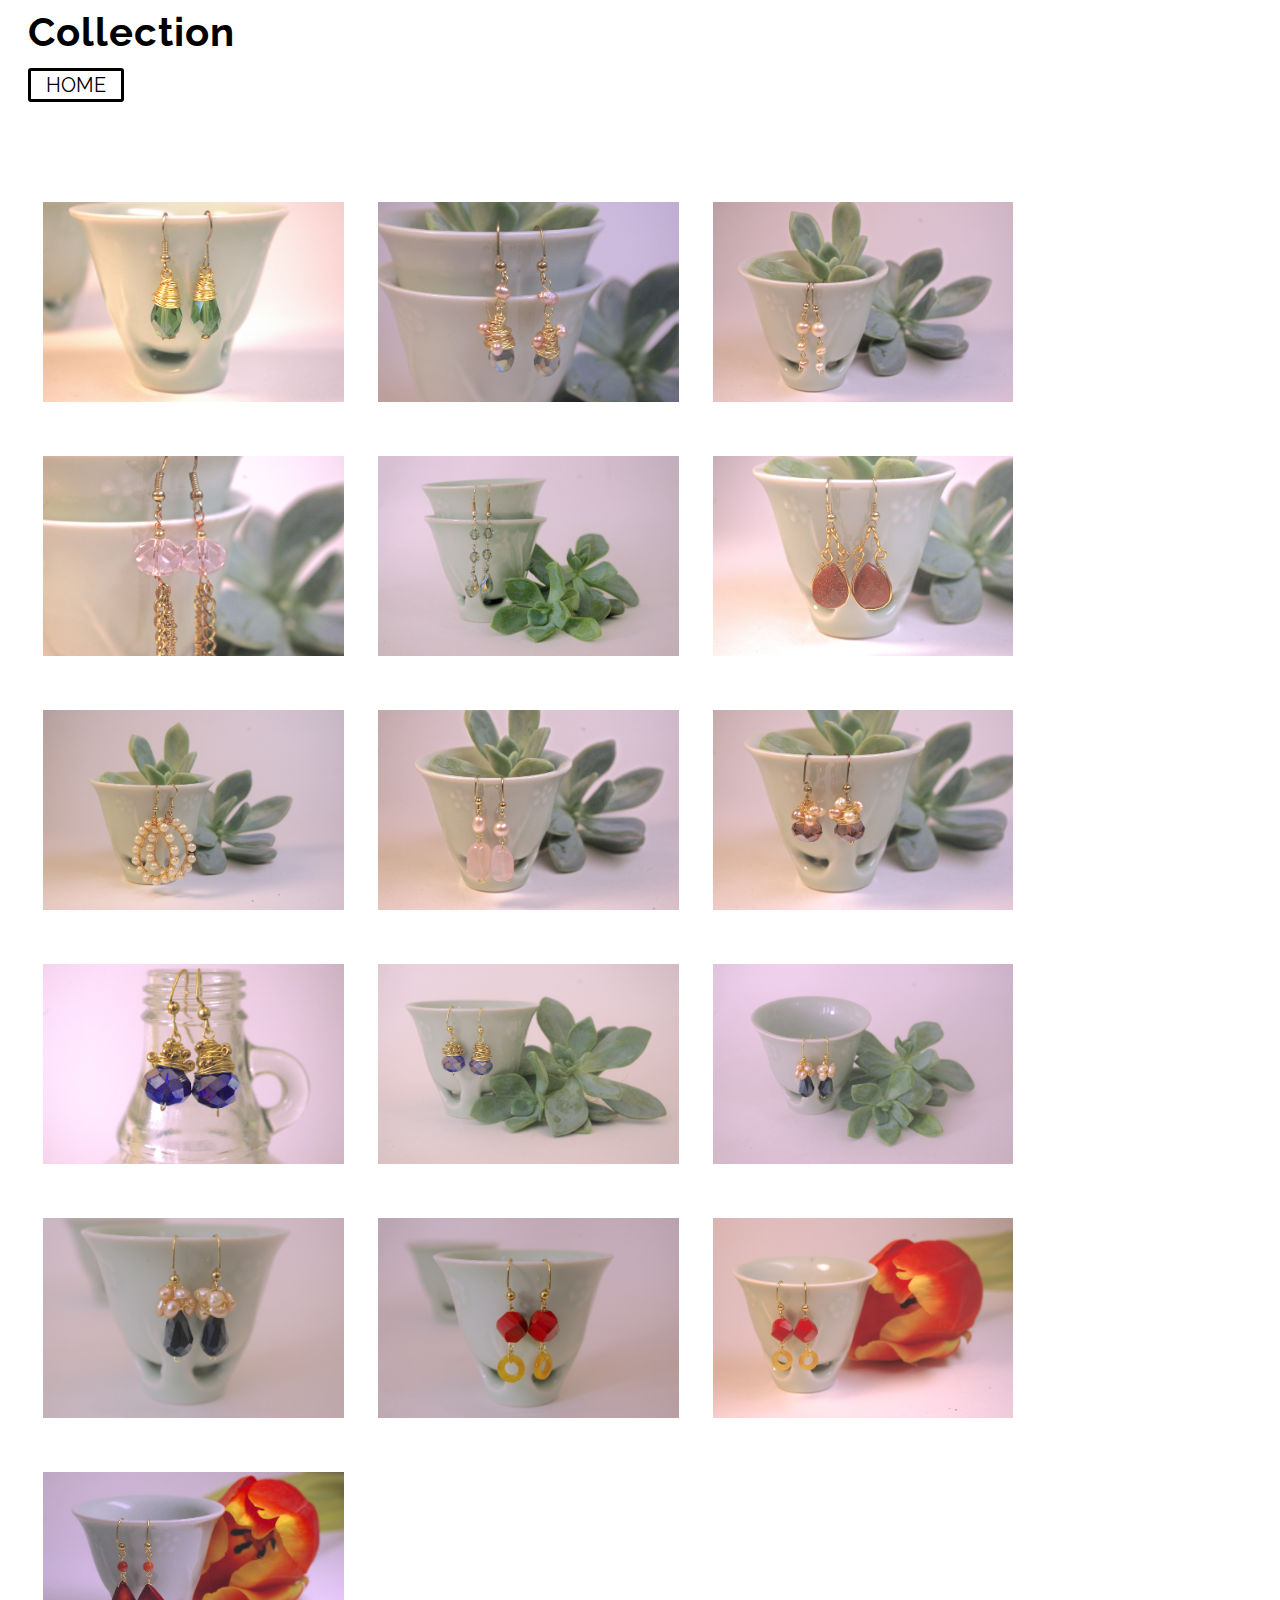
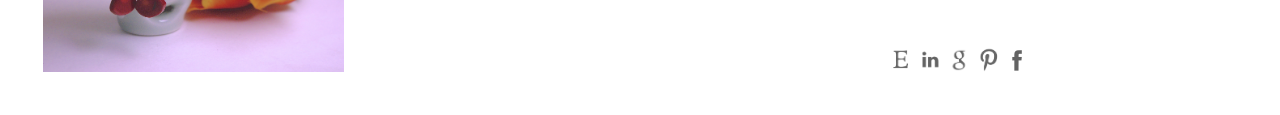
==== collection.html @ bdc2805b "collection updates" ====
<!DOCTYPE html>
<html>
	<head>
		<title> Collection</title>
		<link rel="stylesheet" type="text/css" href="collection.css">
		<link href="http://fonts.googleapis.com/css?family=Goudy+Bookletter+1911" rel="stylesheet" type="text/css">
		<link href="http://fonts.googleapis.com/css?family=Raleway:100" rel="stylesheet" type="text/css">
		
	</head>
	<body>
		<div>
			<!-- <a href="index.html"> 
				<p id="back">HOME
				</p>
			</a> -->
		</div>
		<!-- <div ><img src="background1.jpg" id="background-image">
		</div> -->
		
	
		<div id="name-header">
			<div id="collection">
				<h1>Collection
				</h1>
			</div>
			<a href="index.html"> 
				<p id="back">HOME
				</p>
			</a>
			
		</div>
		
		<div id="images">
			<img id="collection-images" src="Images/IMG8.JPG">
		</div>
	

		<div id="images">
			<img id="collection-images" src="Images/IMG17.JPG">
		</div>


		<div id="images">
			<img id="collection-images" src="Images/IMG30.JPG">
		</div>

		<div id="images">
			<img id="collection-images" src="Images/IMG18.JPG">
		</div>

		<div id="images">
			<img id="collection-images" src="Images/IMG66.JPG">
		</div>


		<div id="images">
			<img id="collection-images" src="Images/IMG24.JPG">
		</div>

		<div id="images">
			<img id="collection-images" src="Images/IMG25.JPG">
		</div>

		<div id="images">
			<img id="collection-images" src="Images/IMG27.JPG">
		</div>

		<div id="images">
			<img id="collection-images" src="Images/IMG29.JPG">
		</div>

		<div id="images">
			<img id="collection-images" src="Images/IMG58.JPG">
		</div>

		<div id="images">
			<img id="collection-images" src="Images/IMG67.JPG">
		</div>

		<div id="images">
			<img id="collection-images" src="Images/IMG65.JPG">
		</div>

		<div id="images">
			<img id="collection-images" src="Images/IMG68.JPG">
		</div>

		<div id="images">
			<img id="collection-images" src="Images/IMG69.JPG">
		</div>

		<div id="images">
			<img id="collection-images" src="Images/IMG71.JPG">
		</div>

		<div id="images">
			<img id="collection-images" src="Images/IMG72.JPG">
		</div>

	<div id="footer">
		<!-- etsy -->
		<div style="text-align:center; " id="header-links">
			<a href="http://etsy.com"><img src="Etsy1.png" width="25"height="25">
			</a> 
		</div>
			<!-- linkedin -->
		<div style="text-align:center; " id="header-links">
			<a href="https://www.linkedin.com/profile/view?id=351548850&trk=nav_responsive_tab_profile_pic"><img src="linkedin1.png" width="25" height="25">
			</a>
		</div>
			<!-- email -->
		<div style="text-align:center; " id="header-links">
			<a href="http://mail.google.com"><img src="gmail1.png" target="_blank" alt="Oops! I'm sorry, I'can't seem to find that page." width="25" height="25">
			</a>
		</div>
			<!-- pinterest -->
		<div style="text-align:center; " id="header-links">
			<a href="http://www.pinterest.com/clairekoko/"><img src="pinterest3.png" target="_blank" alt="Oops! I'm sorry, I'can't seem to find that page." width="25" height="25"> 
			</a>
		</div>	
			<!-- facebook -->
		<div style="text-align:center; " id="header-links">
			<a href="http://www.facebook.com/claire.kokontis"><img src="facebook1.png" alt="Oops! I'm sorry, I'can't seem to find that page." width="25" height="25">
			</a>
		</div> 
	
</div>
	</body>
</html>
---- collection.css ----
html{
	padding:0px 20px 20px 20px;
}

body{
	background-size: 100%;
	background-repeat:no-repeat;
}

#collection{
	position:fixed;	
	width:100%;
}

h1{
	padding-bottom:5px;
	background-color:white;
	color:black;
	font-family: 'Raleway', Helvetica, Arial, sans-serif;
	font-size:40px;
	letter-spacing: 1px;
	margin-top:0px;
}
#back{
	z-index:11px;
	font-family: 'Raleway', Helvetica, Arial, sans-serif;
	font-size: 20px;
	text-decoration: none;
	color:black;
	border:3px;
	padding:2px;
	border-style:solid;
	margin-top:60px;
	padding-left:15px;
	padding-right:15px;
	border-radius:3px;
	display:inline-block;
}

#back:hover{
	z-index: 11px;
	font-family: 'Raleway', Helvetica, Arial, sans-serif;
	text-decoration: none;
	color:#ff0033;
	border-color:#ff0033;
	padding:2px;
	border:3px;
	border-style:solid;
	margin-top:60px;
	padding-left:15px;
	padding-right:15px;
	border-radius:3px;
	display:inline-block;
}

#name-header{
	z-index: 1px;
	/*display:inline-block;*/
/*	height:40px;*/
	margin-bottom:30px;
}



#collection-images{
	display:inline-block;
	width:100%;
	height:100%;
	background-repeat: no-repeat;
}

#images{
	width:300.8px;
	display:inline-block;
	margin:50px 15px 0px 15px;
}

#footer{
	display:inline-block;
	margin-left:43%;
	height:40px;
}
#header-links{
	display: inline-block;
	background-color:transparent;
	width:25px;

}

/*#images:active{
	z-index: 100;
	left:0%;
	right:0%;
	position:relative;
	width:50%;
	margin:white 2px;
	display:block;
}*/
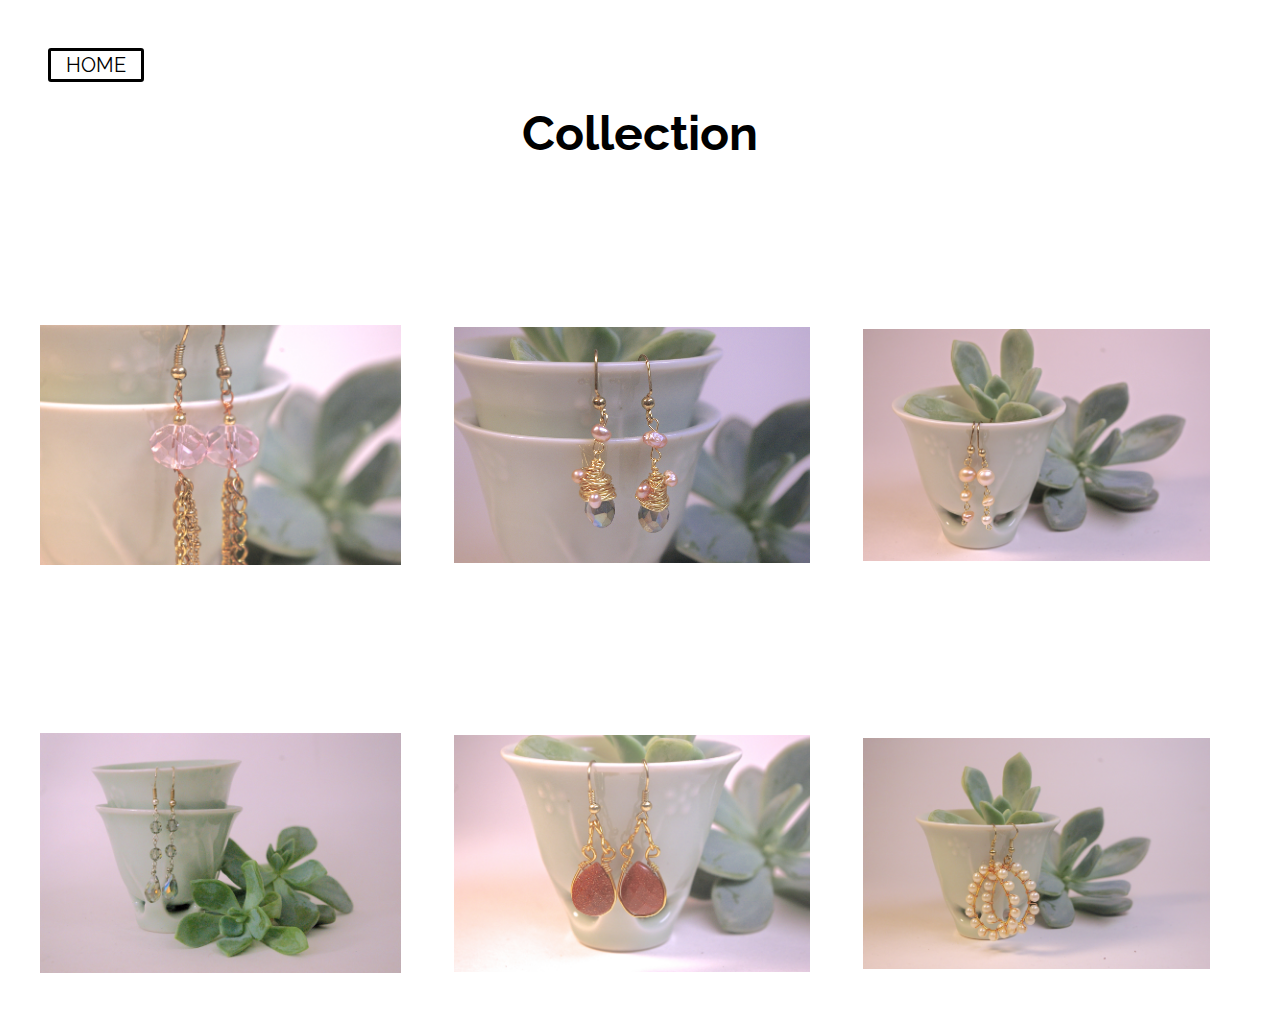
==== commit 1211c633: "collection changes" ====
--- a/collection.html
+++ b/collection.html
@@ -8,25 +8,43 @@
 		
 	</head>
 	<body>
-		<div>
-			<!-- <a href="index.html"> 
+		<table>
+			<thead>
+				<th colspan="3">Collection</th>
+			</thead>
+			
+			<tbody>
+				<tr>
+					<td id="image1"><img src="Images/IMG18.JPG"/></td> 
+					<td id="image1"><img src="Images/IMG17.JPG"/></td> 
+					<td id="image1"><img src="Images/IMG30.JPG"/></td></tr>
+
+				<tr> <td id="image1"><img src="Images/IMG66.JPG"/></td> 
+				<td id="image1"><img src="Images/IMG24.JPG"/></td>
+				<td id="image1"><img src="Images/IMG25.JPG"/></td>
+				</tr>
+
+				<tr> <td></td> <td></td> <td></td></tr>
+
+		 <div>
+			<a href="index.html"> 
 				<p id="back">HOME
 				</p>
-			</a> -->
+			</a>
 		</div>
 		<!-- <div ><img src="background1.jpg" id="background-image">
-		</div> -->
+		</div>
 		
 	
 		<div id="name-header">
+			<a href="index.html"> 
+				<p id="back">HOME
+				</p>
+			</a>
 			<div id="collection">
 				<h1>Collection
 				</h1>
 			</div>
-			<a href="index.html"> 
-				<p id="back">HOME
-				</p>
-			</a>
 			
 		</div>
 		
@@ -98,32 +116,34 @@
 		</div>
 
 	<div id="footer">
-		<!-- etsy -->
+		etsy
 		<div style="text-align:center; " id="header-links">
 			<a href="http://etsy.com"><img src="Etsy1.png" width="25"height="25">
 			</a> 
 		</div>
-			<!-- linkedin -->
+			linkedin
 		<div style="text-align:center; " id="header-links">
 			<a href="https://www.linkedin.com/profile/view?id=351548850&trk=nav_responsive_tab_profile_pic"><img src="linkedin1.png" width="25" height="25">
 			</a>
 		</div>
-			<!-- email -->
+			email
 		<div style="text-align:center; " id="header-links">
 			<a href="http://mail.google.com"><img src="gmail1.png" target="_blank" alt="Oops! I'm sorry, I'can't seem to find that page." width="25" height="25">
 			</a>
 		</div>
-			<!-- pinterest -->
+			pinterest
 		<div style="text-align:center; " id="header-links">
 			<a href="http://www.pinterest.com/clairekoko/"><img src="pinterest3.png" target="_blank" alt="Oops! I'm sorry, I'can't seem to find that page." width="25" height="25"> 
 			</a>
 		</div>	
-			<!-- facebook -->
+			facebook
 		<div style="text-align:center; " id="header-links">
 			<a href="http://www.facebook.com/claire.kokontis"><img src="facebook1.png" alt="Oops! I'm sorry, I'can't seem to find that page." width="25" height="25">
 			</a>
-		</div> 
+		</div>  -->
 	
-</div>
+	
+			</tbody>
+		</table>
 	</body>
 </html>--- a/collection.css
+++ b/collection.css
@@ -1,5 +1,5 @@
 html{
-	padding:0px 20px 20px 20px;
+	padding:20px 20px 20px 20px;
 }
 
 body{
@@ -7,22 +7,16 @@
 	background-repeat:no-repeat;
 }
 
-#collection{
-	position:fixed;	
-	width:100%;
-}
+thead{
+	font-family: 'Raleway', Helvetica, Arial, sans-serif;
+	font-size: 300%;
+	text-decoration: none;
+	color:black;
+	}
 
-h1{
-	padding-bottom:5px;
-	background-color:white;
-	color:black;
-	font-family: 'Raleway', Helvetica, Arial, sans-serif;
-	font-size:40px;
-	letter-spacing: 1px;
-	margin-top:0px;
-}
 #back{
-	z-index:11px;
+	position:relative;
+	z-index:100px;
 	font-family: 'Raleway', Helvetica, Arial, sans-serif;
 	font-size: 20px;
 	text-decoration: none;
@@ -30,7 +24,8 @@
 	border:3px;
 	padding:2px;
 	border-style:solid;
-	margin-top:60px;
+	margin-top:20px;
+	margin-left:20px;
 	padding-left:15px;
 	padding-right:15px;
 	border-radius:3px;
@@ -38,7 +33,8 @@
 }
 
 #back:hover{
-	z-index: 11px;
+	position:relative;
+	z-index: 100px;
 	font-family: 'Raleway', Helvetica, Arial, sans-serif;
 	text-decoration: none;
 	color:#ff0033;
@@ -46,39 +42,84 @@
 	padding:2px;
 	border:3px;
 	border-style:solid;
-	margin-top:60px;
+	margin-top:20px;
+	margin-left:20px;
 	padding-left:15px;
 	padding-right:15px;
 	border-radius:3px;
 	display:inline-block;
 }
 
-#name-header{
-	z-index: 1px;
-	/*display:inline-block;*/
-/*	height:40px;*/
-	margin-bottom:30px;
+
+img{
+	width:90%;
+	margin-top:10em;
+}
+
+td{
+	padding-left:10px;
+}
+
+#image1:hover{
+	width:80%;
+	height:80%;
+	display:block;
+	position:fixed;
+
+	z-index: 10;
+	/*margin-top:1em;
+    margin-left:3em;*/
+    top: 10%;
+    right:10%;
+    bottom:10%;
+    left: 10%;
 }
 
 
 
+/*#collection{
+	z-index: 10px;
+	position:fixed;	
+	width:100%;
+	margin:-70px;
+}
+
+collection text
+h1{
+	z-index: 10px;
+	background-color:white;
+	color:black;
+	font-family: 'Raleway', Helvetica, Arial, sans-serif;
+	font-size:40px;
+	letter-spacing: 1px;
+	margin-top:-20px;
+	padding-left:40%;
+	padding-top:20px;
+	padding-bottom:5px;
+}
+
 #collection-images{
+	z-index:1px;
 	display:inline-block;
 	width:100%;
 	height:100%;
 	background-repeat: no-repeat;
+	margin:50px 15px 0px 15px;
 }
 
 #images{
+	z-index:1px;
 	width:300.8px;
-	display:inline-block;
-	margin:50px 15px 0px 15px;
+	display:table;
+	margin:60px 15px 30px 15px;
 }
 
 #footer{
 	display:inline-block;
-	margin-left:43%;
+	width:100%;
+	float:right;
 	height:40px;
+
 }
 #header-links{
 	display: inline-block;
@@ -86,14 +127,4 @@
 	width:25px;
 
 }
-
-/*#images:active{
-	z-index: 100;
-	left:0%;
-	right:0%;
-	position:relative;
-	width:50%;
-	margin:white 2px;
-	display:block;
-}*/
-
+*/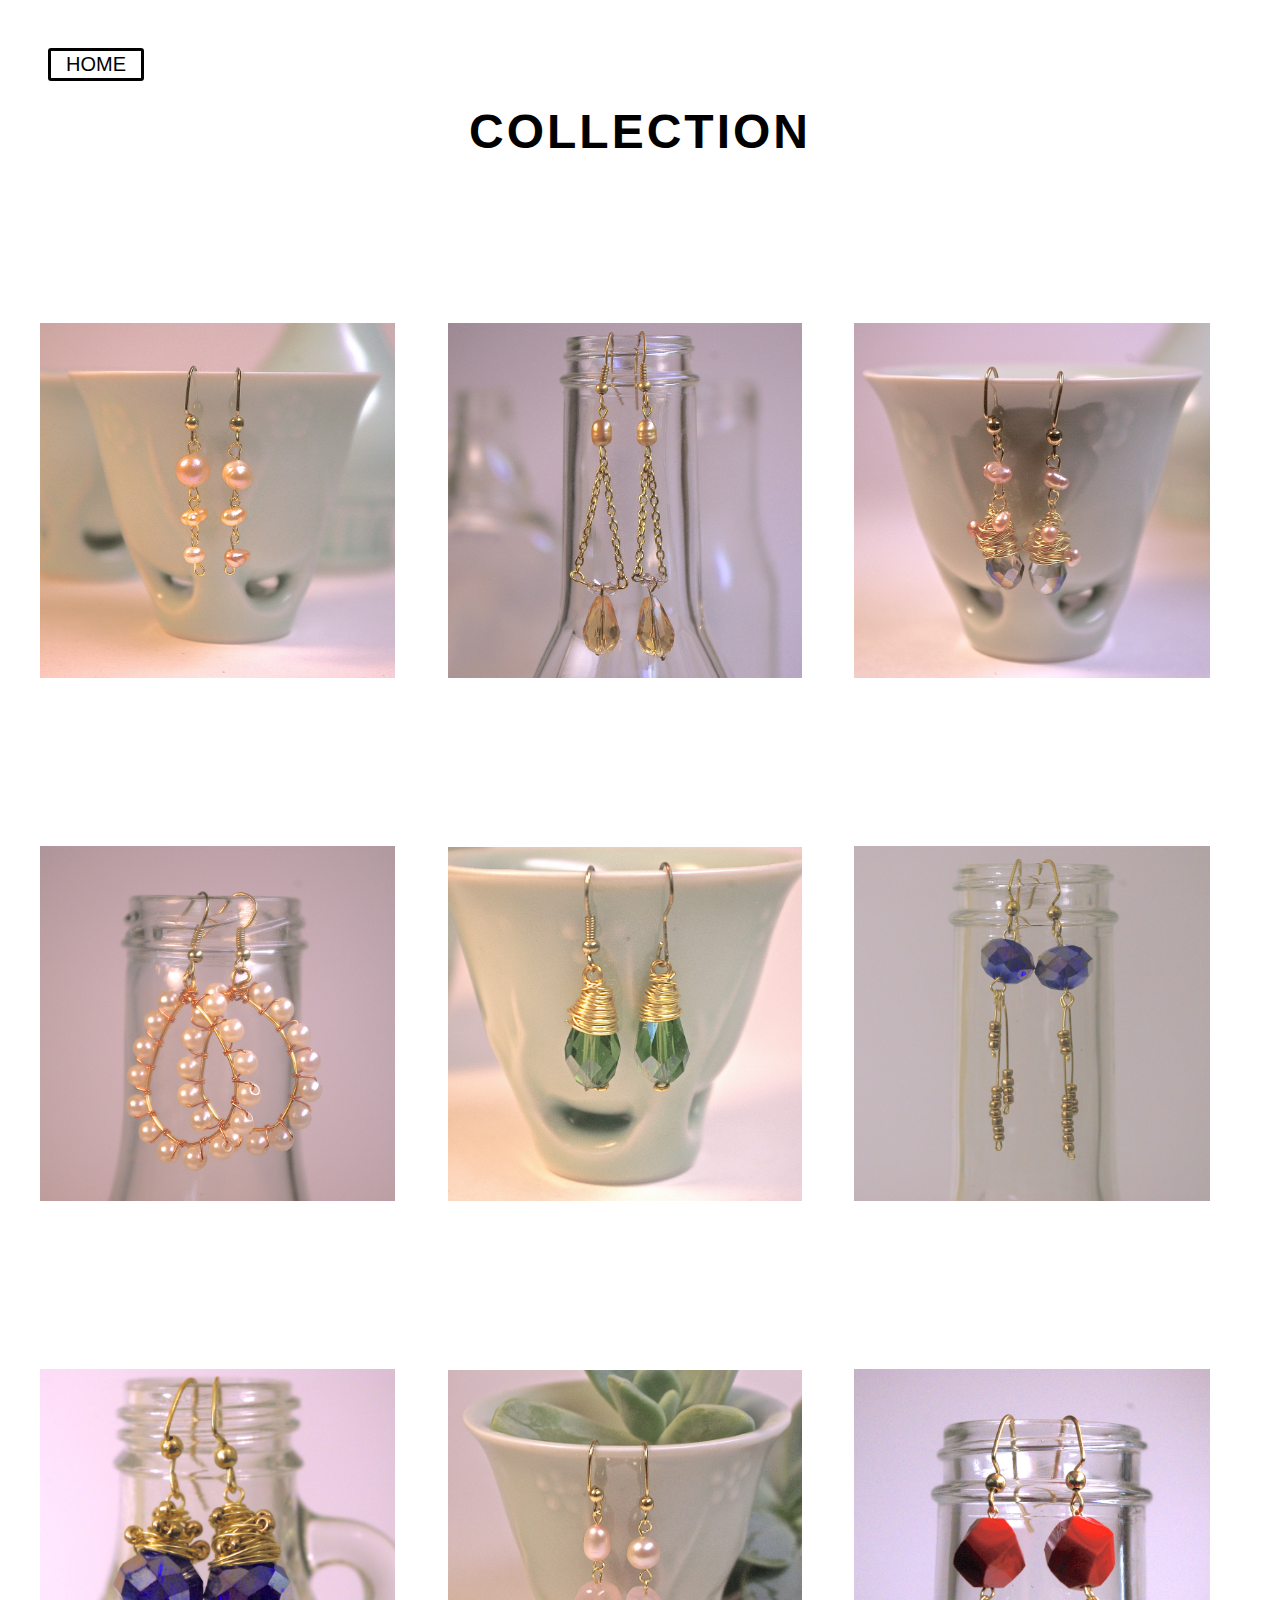
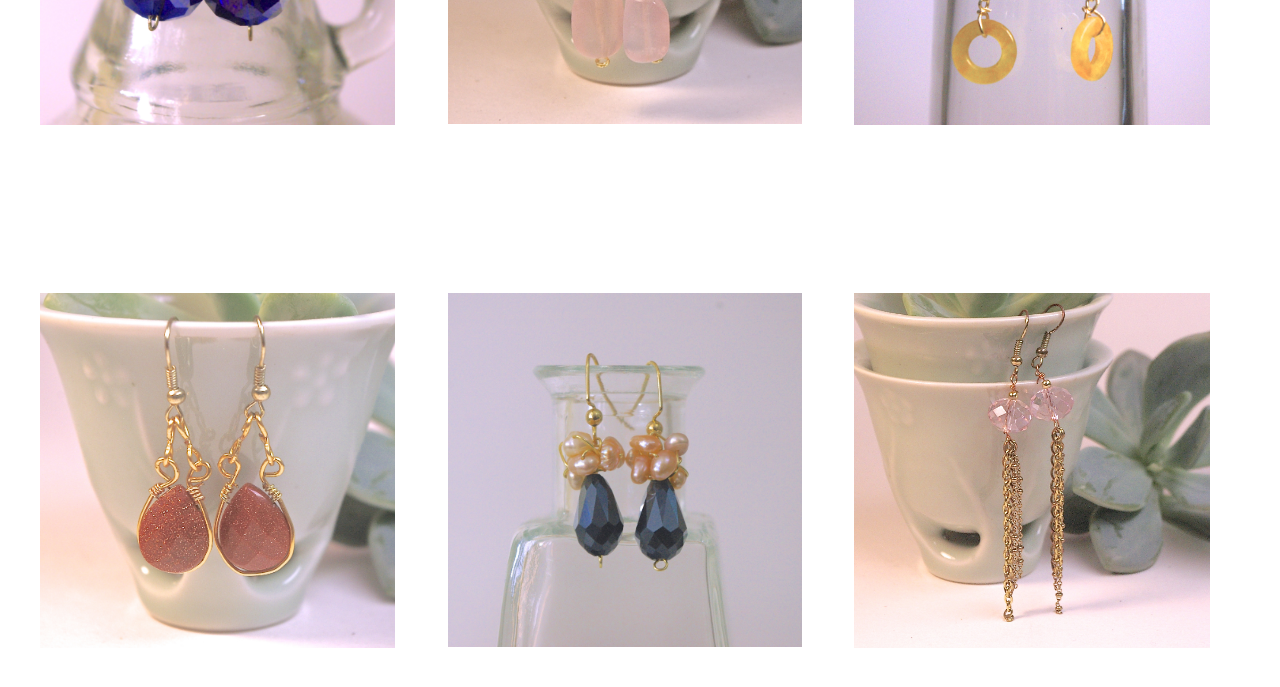
==== commit 68ab9c11: "square pictures, no hover, all pics" ====
--- a/collection.html
+++ b/collection.html
@@ -6,32 +6,45 @@
 		<link href="http://fonts.googleapis.com/css?family=Goudy+Bookletter+1911" rel="stylesheet" type="text/css">
 		<link href="http://fonts.googleapis.com/css?family=Raleway:100" rel="stylesheet" type="text/css">
 		
-	</head>
-	<body>
-		<table>
-			<thead>
-				<th colspan="3">Collection</th>
-			</thead>
-			
-			<tbody>
-				<tr>
-					<td id="image1"><img src="Images/IMG18.JPG"/></td> 
-					<td id="image1"><img src="Images/IMG17.JPG"/></td> 
-					<td id="image1"><img src="Images/IMG30.JPG"/></td></tr>
-
-				<tr> <td id="image1"><img src="Images/IMG66.JPG"/></td> 
-				<td id="image1"><img src="Images/IMG24.JPG"/></td>
-				<td id="image1"><img src="Images/IMG25.JPG"/></td>
-				</tr>
-
-				<tr> <td></td> <td></td> <td></td></tr>
-
 		 <div>
 			<a href="index.html"> 
 				<p id="back">HOME
 				</p>
 			</a>
 		</div>
+	</head>
+	<body>
+		<table>
+			<thead>
+				<th colspan="3">COLLECTION</th>
+			</thead>
+			
+			<tbody>
+				<tr>
+					<td id="image1"><img src="Images/IMGP6103.JPG"/></td> 
+					<td id="image1"><img src="Images/IMGP6089.JPG"/></td> 
+					<td id="image1"><img src="Images/IMGP6113.JPG"/></td></tr>
+
+				<tr> <td id="image1"><img src="Images/IMGP6157.JPG"/></td> 
+				<td id="image1"><img src="Images/IMGP6151.JPG"/></td>
+				<td id="image1"><img src="Images/IMGP6934.JPG"/></td>
+				</tr>
+
+				<tr> <td id="image1"><img src="Images/IMGP6902.JPG"/></td> 
+				<td id="image1"><img src="Images/IMGP6345.JPG"/></td>
+				<td id="image1"><img src="Images/IMGP6523.JPG"/></td>
+				</tr>
+
+				<tr> <td id="image1"><img src="Images/IMGP6367.JPG"/></td> 
+				<td id="image1"><img src="Images/IMGP6881.JPG"/></td>
+				<td id="image1"><img src="Images/IMGP6284.JPG"/></td>
+				</tr>
+
+			
+
+				<tr> <td></td> <td></td> <td></td></tr>
+
+		
 		<!-- <div ><img src="background1.jpg" id="background-image">
 		</div>
 		
--- a/collection.css
+++ b/collection.css
@@ -8,8 +8,9 @@
 }
 
 thead{
-	font-family: 'Raleway', Helvetica, Arial, sans-serif;
+	font-family: 'Futura', Helvetica, Arial, sans-serif;
 	font-size: 300%;
+	letter-spacing: 3px;
 	text-decoration: none;
 	color:black;
 	}
@@ -17,7 +18,7 @@
 #back{
 	position:relative;
 	z-index:100px;
-	font-family: 'Raleway', Helvetica, Arial, sans-serif;
+	font-family: 'Futura', Helvetica, Arial, sans-serif;
 	font-size: 20px;
 	text-decoration: none;
 	color:black;
@@ -35,7 +36,7 @@
 #back:hover{
 	position:relative;
 	z-index: 100px;
-	font-family: 'Raleway', Helvetica, Arial, sans-serif;
+	font-family: 'Futura', Helvetica, Arial, sans-serif;
 	text-decoration: none;
 	color:#ff0033;
 	border-color:#ff0033;
@@ -60,20 +61,20 @@
 	padding-left:10px;
 }
 
-#image1:hover{
+/*#image1:hover{
 	width:80%;
 	height:80%;
 	display:block;
 	position:fixed;
 
 	z-index: 10;
-	/*margin-top:1em;
-    margin-left:3em;*/
+	margin-top:1em;
+    margin-left:3em;
     top: 10%;
     right:10%;
     bottom:10%;
     left: 10%;
-}
+}*/
 
 
 
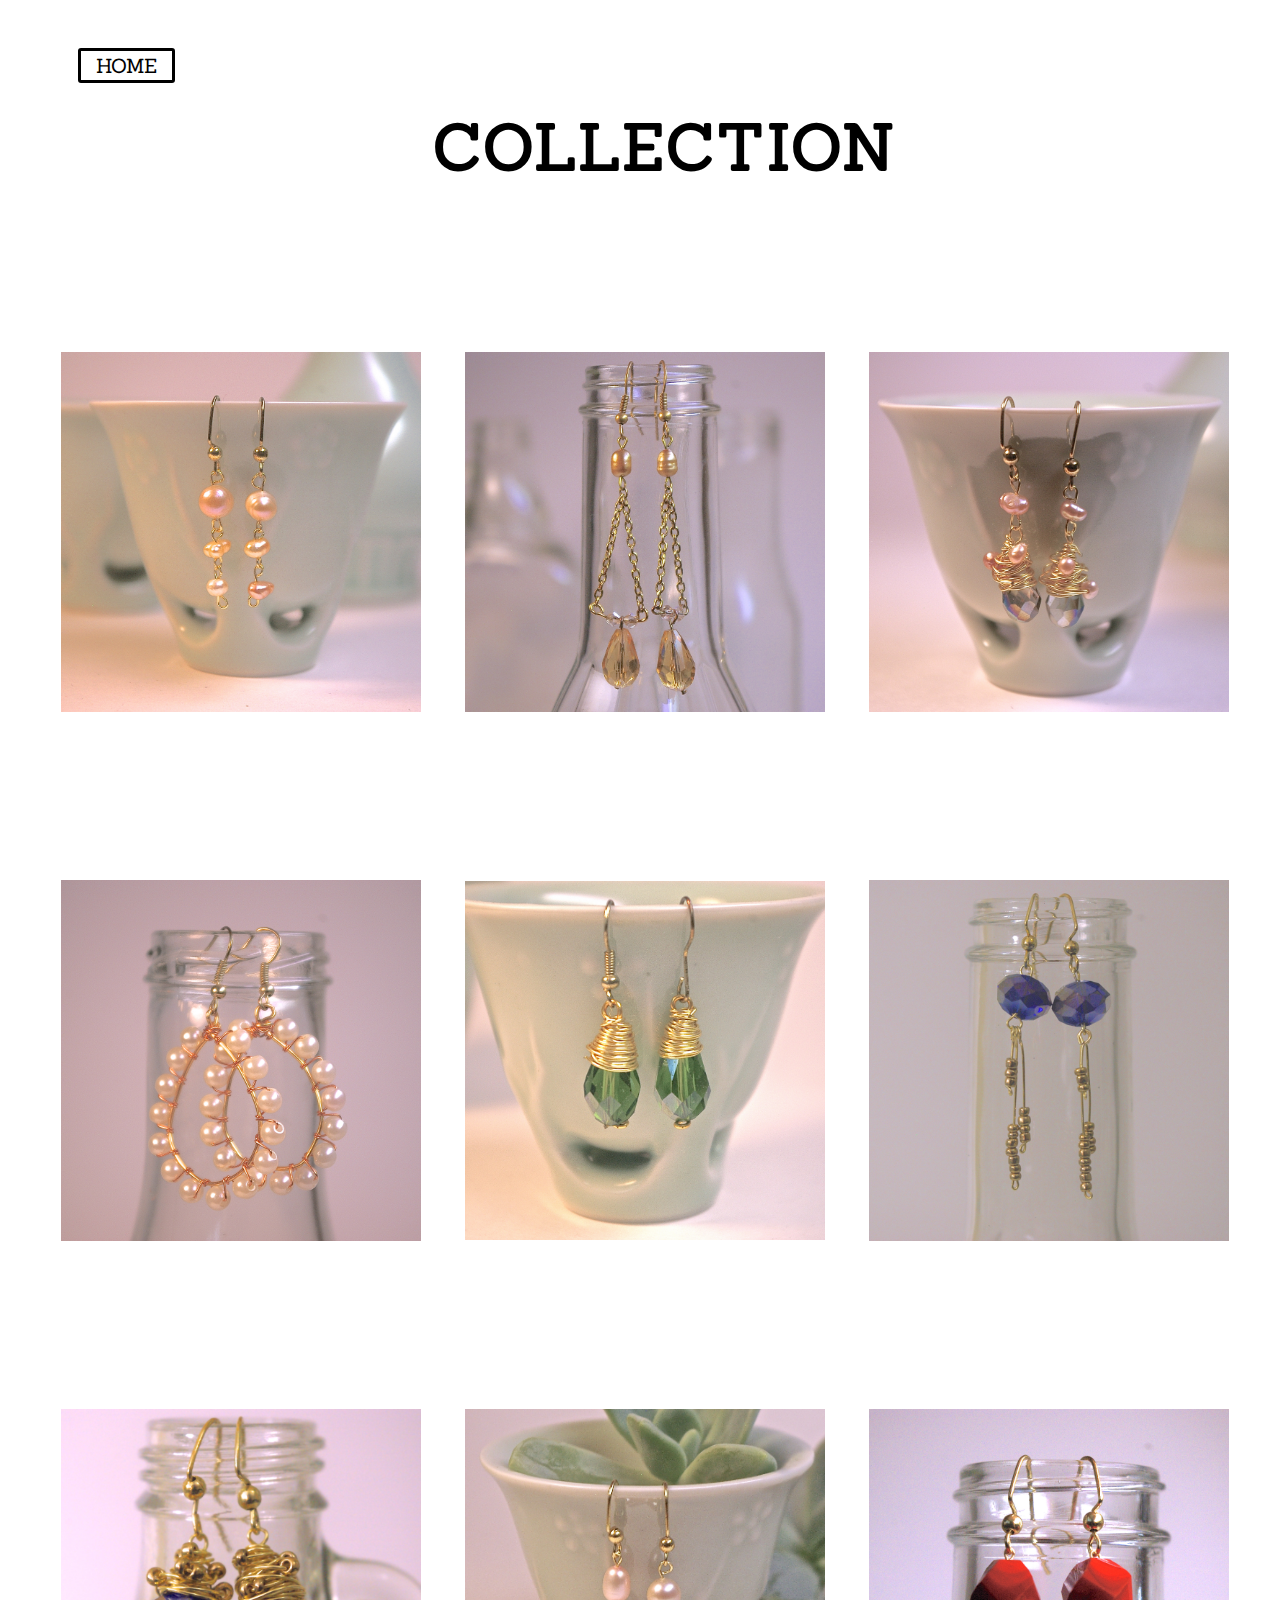
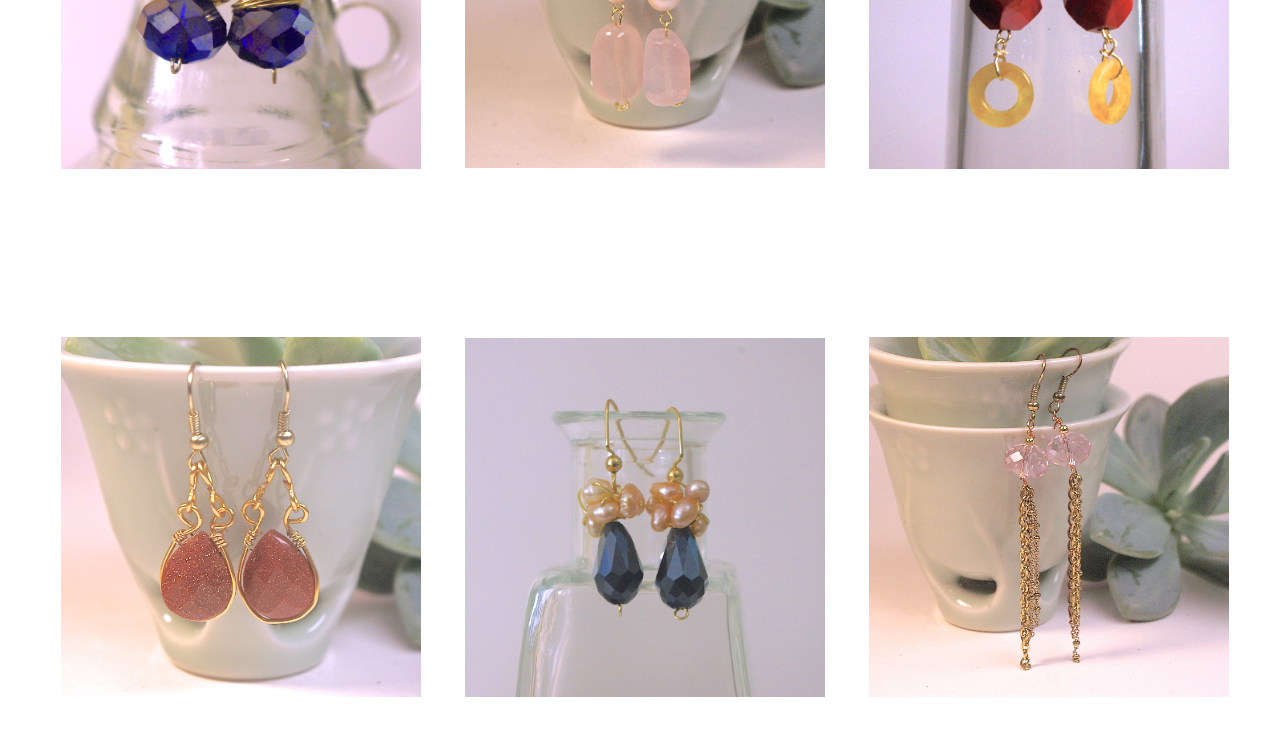
==== commit b1f3a44b: "changed the font, profile page, margins" ====
--- a/collection.html
+++ b/collection.html
@@ -5,6 +5,8 @@
 		<link rel="stylesheet" type="text/css" href="collection.css">
 		<link href="http://fonts.googleapis.com/css?family=Goudy+Bookletter+1911" rel="stylesheet" type="text/css">
 		<link href="http://fonts.googleapis.com/css?family=Raleway:100" rel="stylesheet" type="text/css">
+		<link href='http://fonts.googleapis.com/css?family=Sanchez' rel='stylesheet' type='text/css'>
+		<link href='http://fonts.googleapis.com/css?family=Rambla' rel='stylesheet' type='text/css'>
 		
 		 <div>
 			<a href="index.html"> 
--- a/collection.css
+++ b/collection.css
@@ -1,54 +1,44 @@
 html{
-	padding:20px 20px 20px 20px;
+	padding:20px 0px 20px 50px;
 }
 
-body{
-	background-size: 100%;
-	background-repeat:no-repeat;
-}
+
+
 
 thead{
-	font-family: 'Futura', Helvetica, Arial, sans-serif;
-	font-size: 300%;
+	font-family: 'Sanchez', Helvetica, Arial, sans-serif;
+	font-size: 400%;
 	letter-spacing: 3px;
 	text-decoration: none;
 	color:black;
 	}
 
 #back{
-	position:relative;
-	z-index:100px;
-	font-family: 'Futura', Helvetica, Arial, sans-serif;
+	/*position:relative;*/
+	font-family: 'Sanchez', Helvetica, Arial, sans-serif;
 	font-size: 20px;
 	text-decoration: none;
 	color:black;
+
+	
+
 	border:3px;
-	padding:2px;
 	border-style:solid;
+	border-radius:3px;
+
 	margin-top:20px;
 	margin-left:20px;
+
+	padding:2px;
 	padding-left:15px;
 	padding-right:15px;
-	border-radius:3px;
+	
 	display:inline-block;
 }
 
 #back:hover{
-	position:relative;
-	z-index: 100px;
-	font-family: 'Futura', Helvetica, Arial, sans-serif;
-	text-decoration: none;
 	color:#ff0033;
-	border-color:#ff0033;
-	padding:2px;
-	border:3px;
-	border-style:solid;
-	margin-top:20px;
-	margin-left:20px;
-	padding-left:15px;
-	padding-right:15px;
-	border-radius:3px;
-	display:inline-block;
+	
 }
 
 
@@ -57,9 +47,7 @@
 	margin-top:10em;
 }
 
-td{
-	padding-left:10px;
-}
+
 
 /*#image1:hover{
 	width:80%;
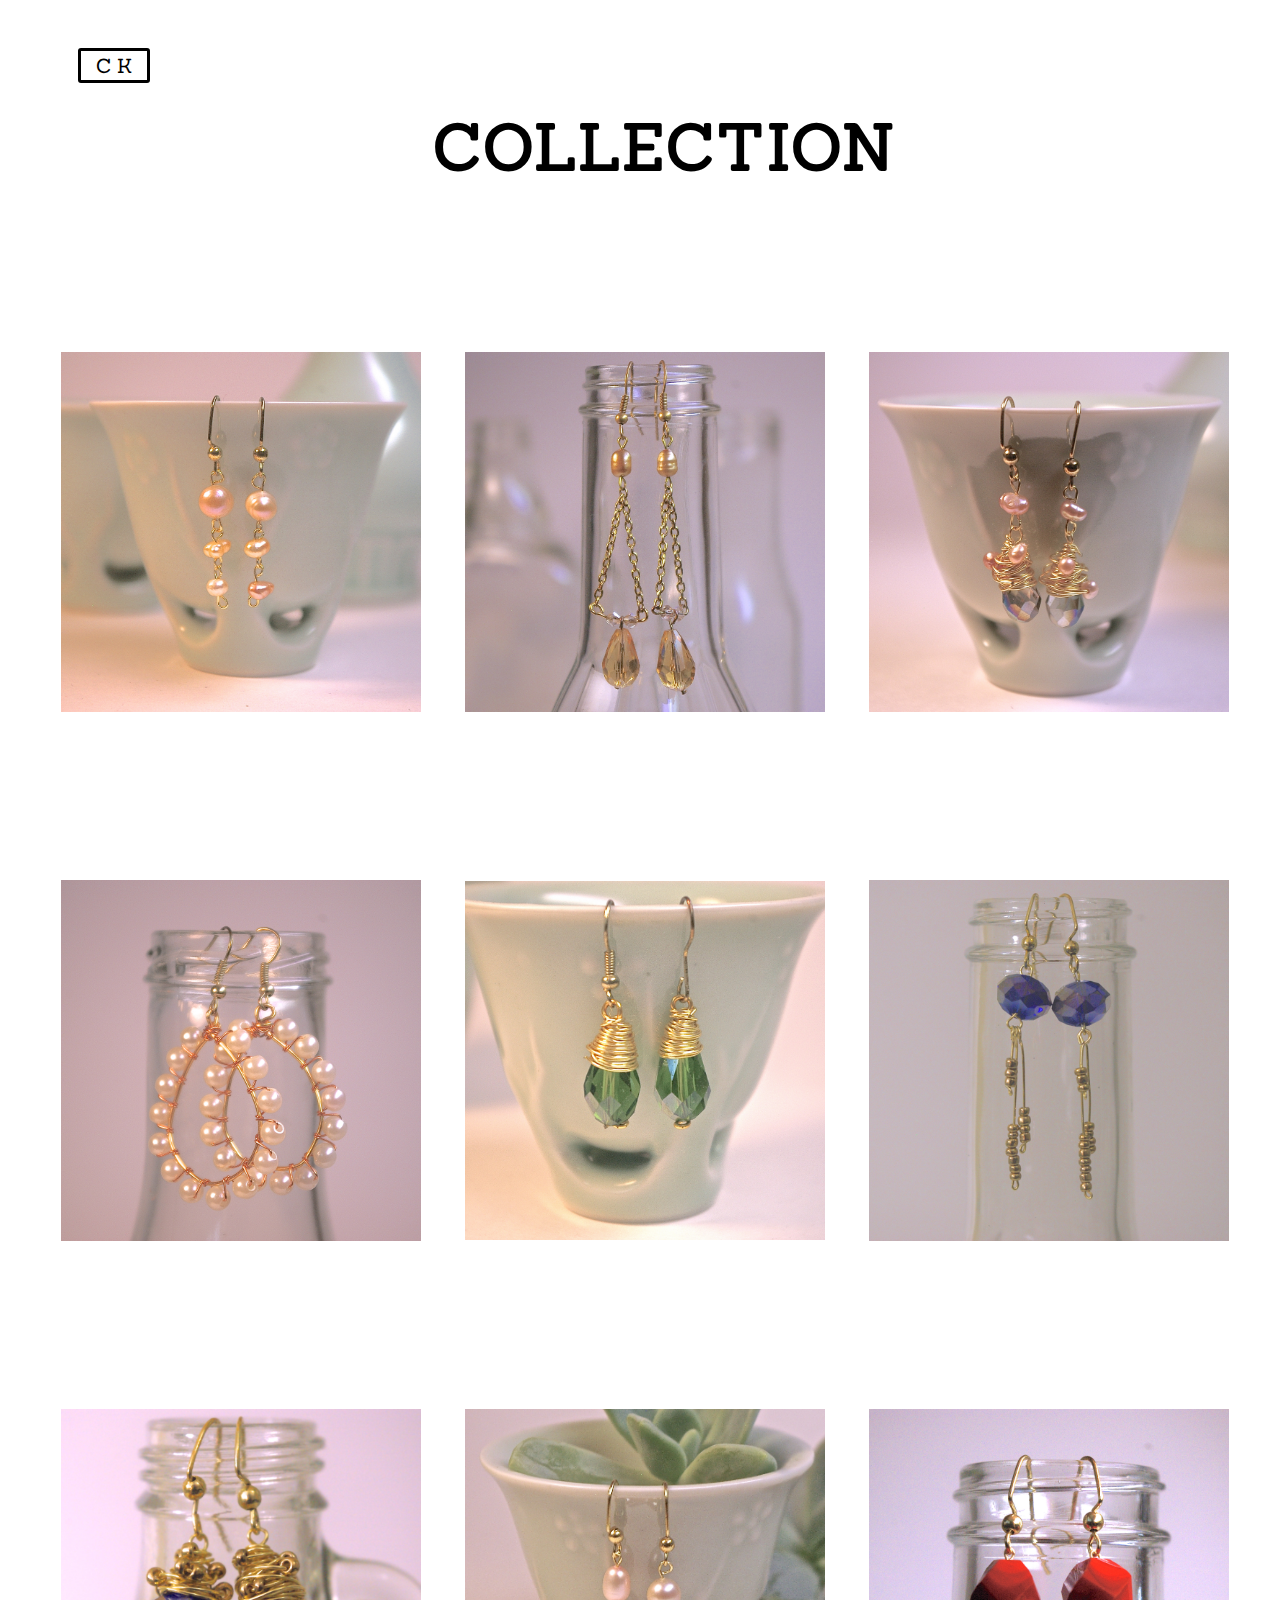
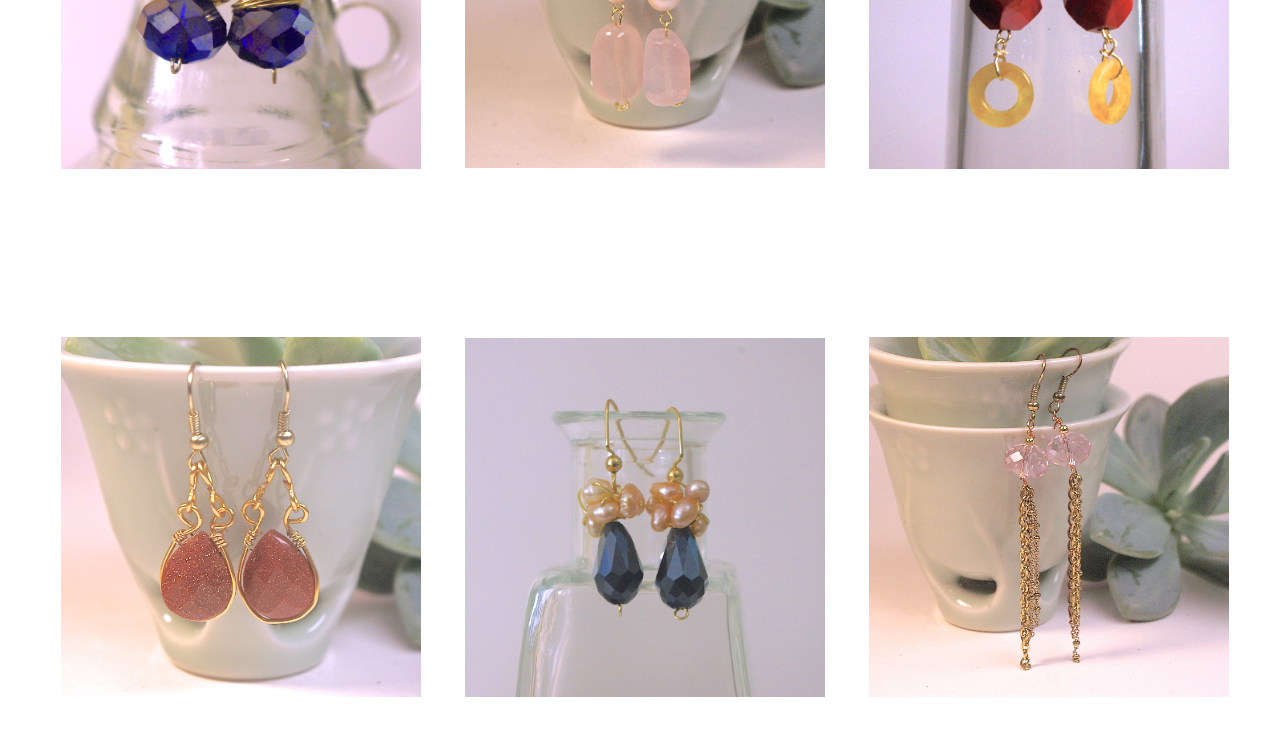
==== commit fae66d77: "working on images/green box" ====
--- a/collection.html
+++ b/collection.html
@@ -9,8 +9,8 @@
 		<link href='http://fonts.googleapis.com/css?family=Rambla' rel='stylesheet' type='text/css'>
 		
 		 <div>
-			<a href="index.html"> 
-				<p id="back">HOME
+			<a href="profile.html"> 
+				<p id="back">C K
 				</p>
 			</a>
 		</div>
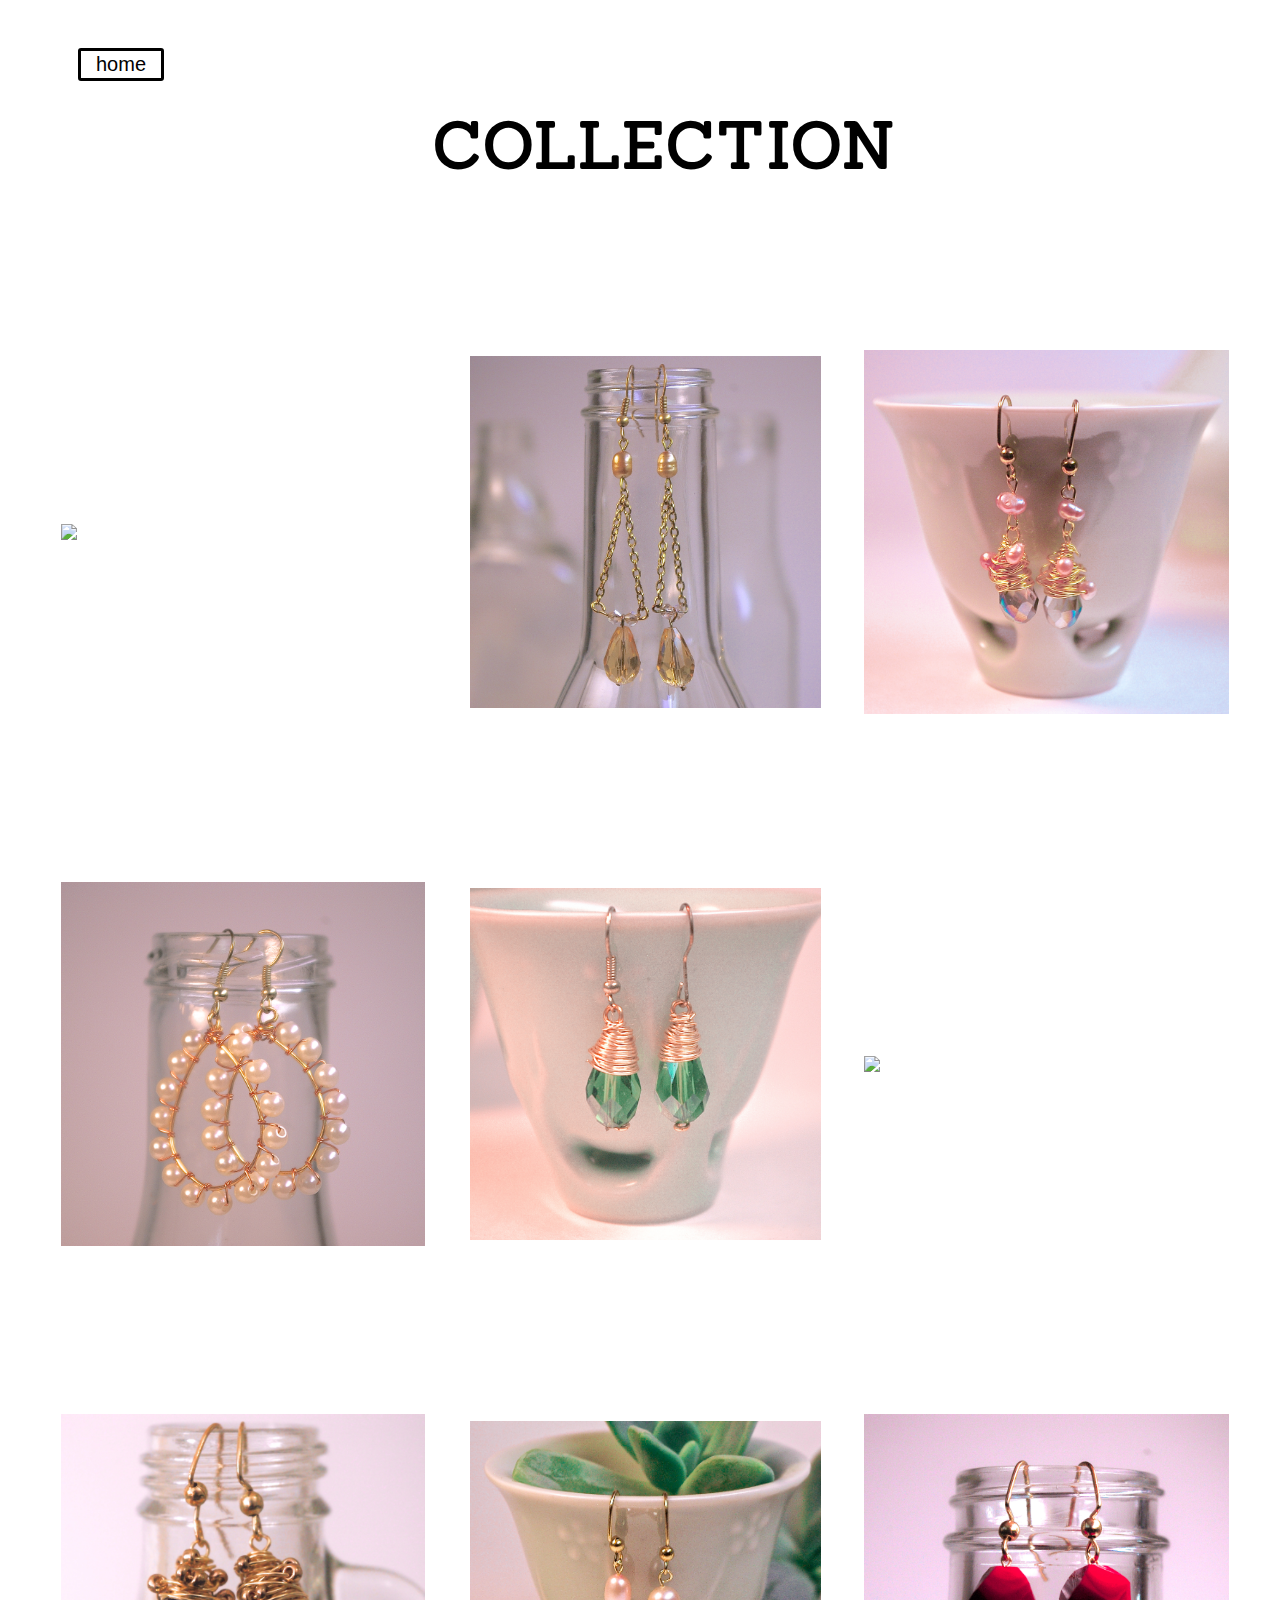
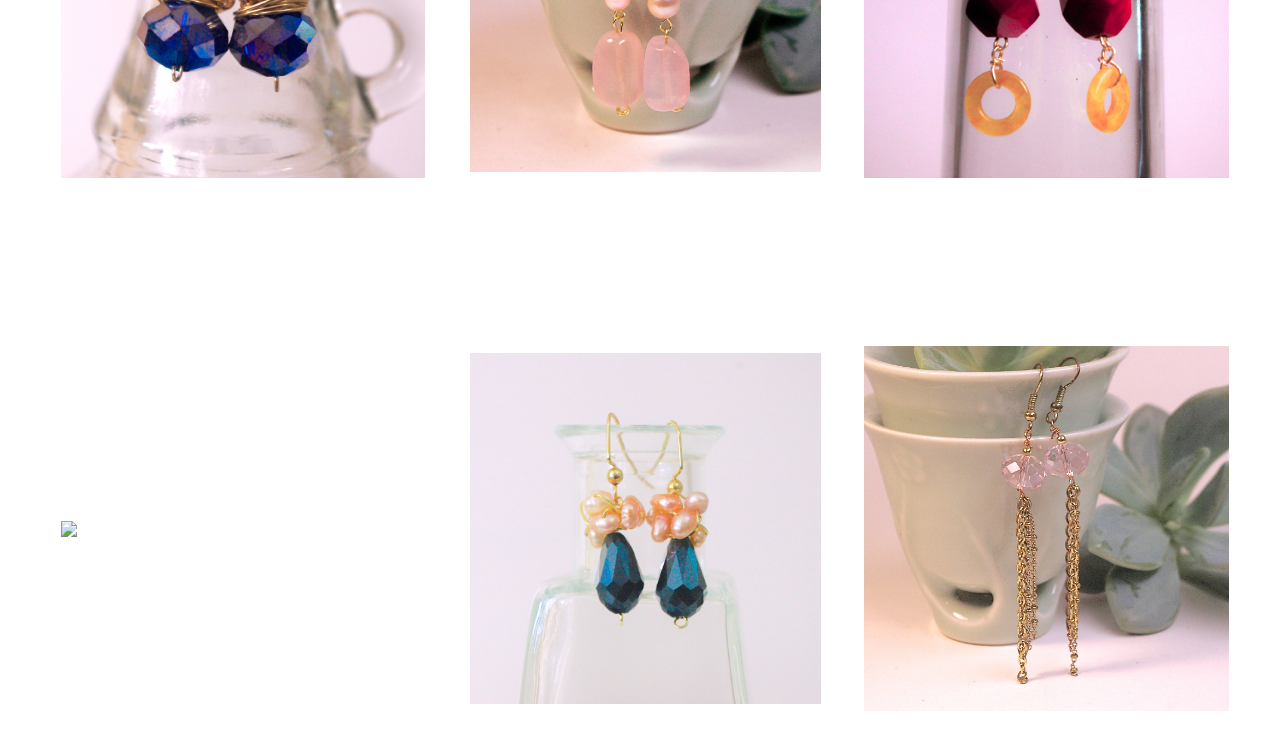
==== commit 5de5cea9: "images, javascript" ====
--- a/collection.html
+++ b/collection.html
@@ -9,8 +9,8 @@
 		<link href='http://fonts.googleapis.com/css?family=Rambla' rel='stylesheet' type='text/css'>
 		
 		 <div>
-			<a href="profile.html"> 
-				<p id="back">C K
+			<a href="index.html"> 
+				<p id="back"> home
 				</p>
 			</a>
 		</div>
@@ -23,13 +23,13 @@
 			
 			<tbody>
 				<tr>
-					<td id="image1"><img src="Images/IMGP6103.JPG"/></td> 
+					<td id="image1"><img src="Images/IMGP6325 (1).JPG"/></td> 
 					<td id="image1"><img src="Images/IMGP6089.JPG"/></td> 
 					<td id="image1"><img src="Images/IMGP6113.JPG"/></td></tr>
 
 				<tr> <td id="image1"><img src="Images/IMGP6157.JPG"/></td> 
 				<td id="image1"><img src="Images/IMGP6151.JPG"/></td>
-				<td id="image1"><img src="Images/IMGP6934.JPG"/></td>
+				<td id="image1"><img src="Images/IMGP7036.JPG"/></td>
 				</tr>
 
 				<tr> <td id="image1"><img src="Images/IMGP6902.JPG"/></td> 
@@ -37,7 +37,7 @@
 				<td id="image1"><img src="Images/IMGP6523.JPG"/></td>
 				</tr>
 
-				<tr> <td id="image1"><img src="Images/IMGP6367.JPG"/></td> 
+				<tr> <td id="image1"><img src="Images/IMGP6367-2.JPG"/></td> 
 				<td id="image1"><img src="Images/IMGP6881.JPG"/></td>
 				<td id="image1"><img src="Images/IMGP6284.JPG"/></td>
 				</tr>
@@ -45,6 +45,12 @@
 			
 
 				<tr> <td></td> <td></td> <td></td></tr>
+
+
+
+   
+
+  
 
 		
 		<!-- <div ><img src="background1.jpg" id="background-image">
--- a/collection.css
+++ b/collection.css
@@ -15,7 +15,7 @@
 
 #back{
 	/*position:relative;*/
-	font-family: 'Sanchez', Helvetica, Arial, sans-serif;
+	font-family: 'Arvo', Helvetica, Arial, sans-serif;
 	font-size: 20px;
 	text-decoration: none;
 	color:black;
